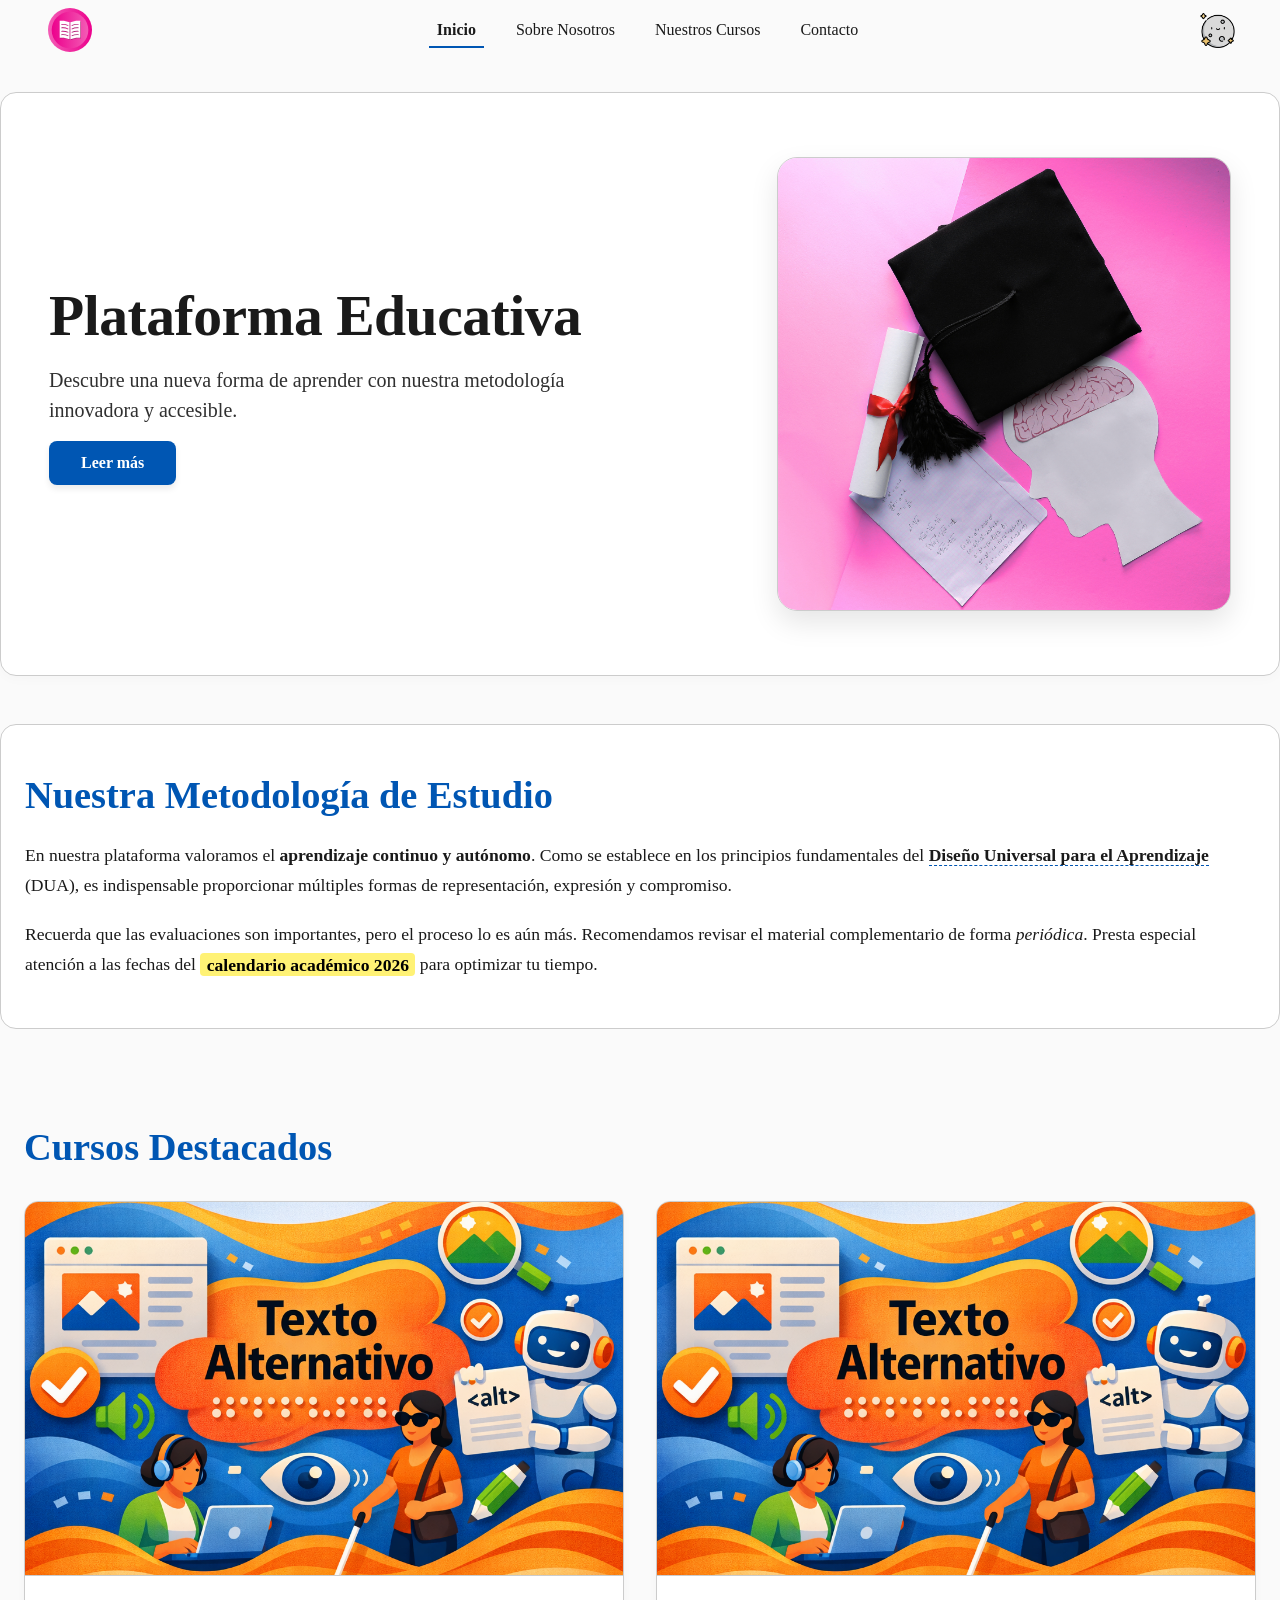
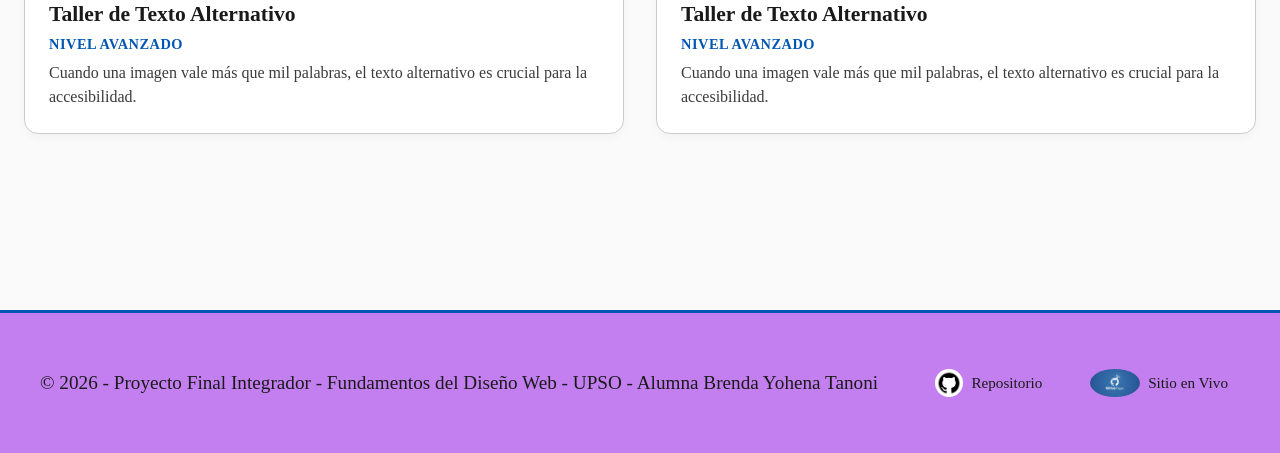
==== index.html @ 95007c84 "cursos" ====
<!DOCTYPE html>
<html lang="es-AR">
<head>
    <meta charset="UTF-8">
    <meta name="viewport" content="width=device-width, initial-scale=1.0">
    <title>Plataforma Educativa</title>
    <link rel="stylesheet" href="css/colores.css">
    <link rel="stylesheet" href="css/header.css">
    <link rel="stylesheet" href="css/footer.css">
    <link rel="stylesheet" href="css/index.css">
    <link rel="stylesheet" href="css/tipografia.css">
</head>
<body>
    <header>
        <div class="header-contenedor">
            <a href="index.html" class="logo-enlace">
                <img src="./img/logo_svg.svg" alt="Plataforma Educativa - Volver al inicio" class="logo-img">
            </a>
            
            <nav aria-label="Navegación principal">
                
                <button id="btn-menu" class="btn-accesible btn-hamburguesa" aria-expanded="false" aria-controls="menu-principal" aria-label="Abrir menú de navegación">
                    <img src="img/menu.png" alt="Abrir menú de navegación" aria-hidden="true">

                    </svg>
                </button>

                <ul id="menu-principal" class="menu-enlaces">
                    <li><a href="index.html" aria-current="page">Inicio</a></li>
                    <li><a href="./pages/sobrenosotros.html">Sobre Nosotros</a></li>
                    <li><a href="./pages/nuestroscursos.html">Nuestros Cursos</a></li>
                    <li><a href="./pages/contacto.html">Contacto</a></li>
                </ul>
            </nav>
            <button id="btn-tema" aria-label="Activar modo oscuro" aria-pressed="false">
                <img src="img/sol.png" alt="Activar Modo Claro">
                <img src="img/luna.png" alt="Activar Modo Oscuro">
            </button>
        </div>
    </header>

    <main id="contenido-principal" tabindex="-1">
       <section class="hero-content">
            <div class="hero-texto">
                <h1>Plataforma Educativa</h1>
                <p>Descubre una nueva forma de aprender con nuestra metodología innovadora y accesible.</p>
                <a href="#cursos" class="btn-leer-mas" aria-label="Leer más sobre nuestros proyectos educativos">Leer más</a>
            </div>
            
            <figure class="hero-figure">
                <img src="img/academia.png" alt="Gorra de graduación negra con borla, diploma enrollado con cinta roja y recorte de papel de un contorno de cabeza con un cerebro visible sobre fondo rosa y papel matemático." class="hero-img">
                <figcaption class="sr-only">Una composición de elementos académicos y de pensamiento crítico, destacando la finalización de estudios y el potencial intelectual en un entorno educativo moderno.</figcaption>
            </figure>
        </section>
        <section class="seccion-informativa" aria-labelledby="titulo-metodologia">
            <h2 id="titulo-metodologia">Nuestra Metodología de Estudio</h2>
            <p> En nuestra plataforma valoramos el <strong>aprendizaje continuo y autónomo</strong>. Como se establece en los principios fundamentales del <cite>Diseño Universal para el Aprendizaje</cite> (DUA), es indispensable proporcionar múltiples formas de representación, expresión y compromiso.   </p>
            <p> Recuerda que las evaluaciones son importantes, pero el proceso lo es aún más.             Recomendamos revisar el material complementario de forma <em>periódica</em>. Presta especial atención a las fechas del <mark>calendario académico 2026</mark> para optimizar tu tiempo.        </p>
        </section>

        <section class="seccion-destacados" aria-labelledby="titulo-destacados">
            <h2 id="titulo-destacados">Cursos Destacados</h2>
            <div class="grid-tarjetas">
                
                <figure class="tarjeta">
                    <a href="./pages/textoalternativo.html" class="tarjeta-enlace" aria-label="Ver detalles del curso Desarrollo Web Accesible">
                        <figure>
                            <img src="img/textoAlternativo.png" alt="Cartel de texto alternativo, con personas con ceguera, y usuarios de tecnologías de asistencia" loading="lazy">
                        </figure>
                        <div class="tarjeta-contenido">
                            <h3>Taller de Texto Alternativo</h3>
                            <h4>Nivel Avanzado</h4>
                            <p>Cuando una imagen vale más que mil palabras, el texto alternativo es crucial para la accesibilidad.</p>
                        </div>
                    </a>
                </figure>

                <figure class="tarjeta">
                    <a href="./pages/textoalternativo.html" class="tarjeta-enlace" aria-label="Ver detalles del curso Desarrollo Web Accesible">
                        <figure>
                            <img src="img/textoAlternativo.png" alt="Cartel de texto alternativo, con personas con ceguera, y usuarios de tecnologías de asistencia" loading="lazy">
                        </figure>
                        <div class="tarjeta-contenido">
                            <h3>Taller de Texto Alternativo</h3>
                            <h4>Nivel Avanzado</h4>
                            <p>Cuando una imagen vale más que mil palabras, el texto alternativo es crucial para la accesibilidad.</p>
                        </div>
                    </a>
                </figure>

            </div>
        </section>
    </main>

    <footer>
        <div class="footer-contenedor">
            <p>© 2026 - Proyecto Final Integrador - Fundamentos del Diseño Web - UPSO - Alumna Brenda Yohena Tanoni</p>
            
            <div class="footer-grupo">
                <a href="https://github.com/tanonibrenda/UPSO_TPDWEB" target="_blank" rel="noopener noreferrer" aria-label="Ver el repositorio de este proyecto en GitHub">
                    <img src="./img/github.jpg" alt="Logo de GitHub" class="footer-icono">
                    <span>Repositorio</span>
                </a>
                <a href="https://tanonibrenda.github.io/UPSO_TPDWEB/" target="_blank" rel="noopener noreferrer" aria-label="Ver el sitio web desplegado en GitHub Pages">
                    <img src="./img/githubpages.png" alt="Logo de GitHub Pages" class="footer-icono">
                    <span>Sitio en Vivo</span>
                </a>
            </div>

            
        </div>
    </footer>

    <script src="js/main.js"></script>
</body>
</html>
---- css/colores.css ----
/* Paleta de colores por defecto (Modo Claro) */
/* Custom Properties (variables)  */
:root {
    --fondo-principal: #FAFAFA;
    --texto-principal: #1A1A1A;
    --color-primario: #0056b3; 
    --color-superficie: #FFFFFF;
    --borde: #CCCCCC;
    --fondo-footer: #F0F0F0;
    --texto-boton: #FFFFFF;
}

/* Paleta de colores (Modo Oscuro) */
body.modo-oscuro {
    --fondo-principal: #121212;
    --texto-principal: #E0E0E0;
    --color-primario: #66B2FF; 
    --color-superficie: #1E1E1E;
    --borde: #333333;
    --fondo-footer: #000000;
    --texto-boton: #000000;
}

/* Aplicación global de las variables */
body {
    background-color: var(--fondo-principal);
    color: var(--texto-principal);
    /* Transición suave para el cambio de tema */
    transition: background-color 0.3s ease, color 0.3s ease;
}


/* --- ESTILOS DEL BOTÓN --- */
#btn-tema {
    background: transparent; 
    border: none;
    cursor: pointer;
    padding: 5px;
    border-radius: 50%;
    display: flex;
    align-items: center;
    justify-content: center;
}

#btn-tema:focus, 
#btn-tema:hover {
    outline: 2px solid var(--texto-principal);
    outline-offset: 2px;
}

/* Fijamos el tamaño exacto de los íconos para que no se desborden */
#btn-tema img {
    width: 35px;
    height: 35px;
}

/* LÓGICA DE VISIBILIDAD DE LOS ÍCONOS */

/* Por defecto (Modo Claro): Ocultamos el sol (primer hijo) y mostramos la luna (último hijo) */
#btn-tema img:first-child {
    display: none;
}
#btn-tema img:last-child {
    display: block;
}

/* Cuando estamos en Modo Oscuro: Mostramos el sol (primer hijo) y ocultamos la luna (último hijo) */
body.modo-oscuro #btn-tema img:first-child {
    display: block;
}
body.modo-oscuro #btn-tema img:last-child {
    display: none;
}
---- css/header.css ----
/* --- header.css --- */

.header-principal {
    background-color: var(--color-superficie);
    border-bottom: 1px solid var(--borde);
    padding: 0.5rem 1rem;
    position: relative;
}

.header-contenedor {
    max-width: 1200px;
    margin: 0 auto;
    display: flex;
    justify-content: space-between; /* Envía el nav a la izq y el nav a la izq */
    align-items: center;
}

/* --- ESTILOS DEL LOGO --- */
.logo-enlace {
    margin: 4px;
    padding: 4px;
    display: flex;
    align-items: center;
    justify-content: center;
    text-decoration: none;
    
}

/* Tamaño del logo */
.logo-img {
    height: 44px; /* Misma altura mínima que los botones para armonía visual */
    width: auto;
    display: block;
}

/* Foco visible y claro para el logo (WCAG 2.4.13 Focus Appearance) */
.logo-enlace:focus-visible {
    outline: 3px solid var(--color-primario);
    outline-offset: 4px;
    border-radius: 50%; /* Como el logo es redondo, el foco redondo queda mejor */
}
/* BOTONES INTERACTIVOS (WCAG 2.5.5 Target Size AAA) */
.btn-accesible {
    min-width: 44px;
    min-height: 44px;
    background: transparent;
    border: none;
    cursor: pointer;
    display: flex;
    align-items: center;
    justify-content: center;
    border-radius: 8px;
    color: var(--texto-principal);
}

/* Indicador visual de foco claro (WCAG 2.4.13 Focus Appearance AAA) */
.btn-accesible:focus-visible,
.menu-enlaces a:focus-visible {
    outline: 3px solid var(--color-primario);
    outline-offset: 2px;
}

/* NAVEGACIÓN DESKTOP */
.menu-enlaces {
    display: flex;
    list-style: none;
    margin: 0;
    padding: 0;
    gap: 1.5rem;
}

.menu-enlaces a {
    color: var(--texto-principal);
    text-decoration: none;
    padding: 0.5rem;
    font-weight: 500;
    position: relative;
}

/* Indicador de página actual visual */
.menu-enlaces a[aria-current="page"] {
    border-bottom: 2px solid var(--color-primario);
    font-weight: bold;
}

/* Ajustamos el tamaño visual del ícono del menú */
#btn-menu img {
    width: 44px; /* tamaño mínimo de botones para tener accesibilidad */
    height: auto;
    display: block;
}

.btn-hamburguesa {
    display: none; /* Oculto en escritorio */
}

/* --- MEDIA QUERY: TABLET Y MÓVIL (768px o menos) --- */
@media (max-width: 768px) {
    .btn-hamburguesa {
        display: flex; /* Mostramos el icono en tablet/móvil */
    }

    .menu-enlaces {
        display: none; /* Ocultamos los enlaces por defecto */
        flex-direction: column;
        position: absolute;
        top: 100%;
        left: 0;
        right: 0;
        background-color: var(--color-superficie);
        border-bottom: 1px solid var(--borde);
        padding: 1rem;
        box-shadow: 0 4px 6px rgba(0,0,0,0.1);
        z-index: 50;
    }

    /* Clase que agregaremos con JavaScript para abrir el menú */
    .menu-enlaces.abierto {
        display: flex;
    }

    .menu-enlaces li {
        width: 100%;
        text-align: center;
    }

    /* Agrandamos el área táctil de los enlaces en móvil */
    .menu-enlaces a {
        display: block;
        padding: 1rem;
        min-height: 44px;
    }
}
---- css/footer.css ----
/* ==========================================================================
    ESTILOS DEL PIE DE PÁGINA 
   ==========================================================================  */
:root {
    --fondo-footer: #c37ff0; /* Color de fondo del footer */
}

footer {
    background-color: var(--fondo-footer);
    border-top: 3px solid var(--color-primario); /* Borde para separar del contenido principal. Es más marcado en modo oscuro*/
    padding: 3rem 1.5rem;
    margin-top: 4rem;
    transition: background-color 0.3s ease, border-color 0.3s ease;
}

.footer-contenedor {
    max-width: 1200px;
    margin: 0 auto;
    display: flex;
    flex-direction: column;
    align-items: center;
    gap: 2rem; 
    text-align: center;
}

footer p {
    font-size: 1.2rem;
    color: var(--texto-principal);
    /* opacity: 0.9;  */
    line-height: 1.5;
}

.footer-grupo {
    display: flex;
    gap: 1.5rem;
    align-items: center;
    justify-content: center;
    flex-wrap: wrap; /* Evita desbordamientos en pantallas pequeñas o con zoom */
}

.footer-grupo a {
    display: inline-flex;
    align-items: center;
    gap: 0.5rem;
    padding: 8px 12px; /* Incrementa el área de clic (Accesibilidad) */
    border-radius: 6px;
    color: var(--texto-principal);
    text-decoration: none;
    font-size: 0.95rem;
    transition: transform 0.2s ease, background-color 0.2s ease;
}

/* Indicador de foco altamente visible para navegación por teclado */
.footer-grupo a:focus-visible {
    outline: 3px solid var(--color-primario);
    outline-offset: 4px;
    background-color: rgba(255, 255, 255, 0.05);
}

.footer-grupo a:hover {
    transform: translateY(-2px);
    background-color: rgba(255, 255, 255, 0.02);
}

.footer-icono {
    height: 28px;
    width: auto;
    display: block;
    object-fit: contain;
    border-radius: 50%;
}



/* ==========================================================================
   5. MEDIA QUERIES PARA ESCRITORIO (Reflujo WCAG 1.4.10)
   ==========================================================================  */
@media (min-width: 992px) {
    .footer-contenedor {
        flex-direction: row;
        justify-content: space-between;
        text-align: left;
    }
    
    .footer-grupo {
        justify-content: flex-end;
    }
}
---- css/index.css ----
/* ==========================================================================
   index.css - Estilos Principales de la Página de Inicio (Index)
   Diseño Accesible, Responsivo y Válido según Criterios WCAG 2.2 (AAA)
   ========================================================================== */

/* --- REGLAS GLOBALES Y MAQUETACIÓN BASE --- */
* {
    box-sizing: border-box;
    margin: 0;
    padding: 0;
}

/* Contenedor principal para limitar el ancho y centrar el contenido */
.contenedor-principal {
    max-width: 1200px;
    margin: 0 auto;
    width: 100%;
}

/* Asegurar que el main tenga un espaciado consistente y no pegue al borde */
main {
    display: block;
    padding: 2rem 0;
    min-height: calc(100vh - 160px); /* Mantiene el footer abajo en pantallas con poco contenido */
}

/* Evitar outlines predeterminados en el main al recibir el foco de accesibilidad */
main:focus {
    outline: none;
}


/* ==========================================================================
   1. SECCIÓN HERO (Presentación Principal)
   ========================================================================== */
.hero-content {
    display: grid;
    grid-template-columns: 1fr; /* 1 columna por defecto en dispositivos móviles */
    gap: 2rem;
    align-items: center;
    padding: 2.5rem 1.5rem;
    margin-bottom: 3rem;
    background-color: var(--color-superficie);
    border-radius: 16px;
    border: 1px solid var(--borde);
    box-shadow: 0 4px 12px rgba(0, 0, 0, 0.02);
    transition: background-color 0.3s ease, border-color 0.3s ease;
}

.hero-texto {
    display: flex;
    flex-direction: column;
    align-items: flex-start;
    gap: 1rem;
}

.hero-texto h1 {
    /* Tipografía fluida clamp(mínimo, ideal, máximo) para evitar desbordes en zoom */
    font-size: clamp(2.2rem, 4.5vw, 3.8rem); 
    color: var(--texto-principal);
    line-height: 1.15;
    font-weight: 800;
    letter-spacing: -0.5px;
}

.hero-texto p {
    font-size: clamp(1.05rem, 2vw, 1.25rem);
    line-height: 1.5;
    color: var(--texto-principal);
    opacity: 0.9;
    max-width: 55ch; /* Longitud de línea óptima para lectura confortable (WCAG) */
}

/* Botón interactivo "Leer más" (Cumple WCAG 2.5.5 Target Size de 44x44px) */
.btn-leer-mas {
    display: inline-flex;
    align-items: center;
    justify-content: center;
    min-width: 44px;
    min-height: 44px;
    padding: 0.75rem 2rem;
    font-size: 1rem;
    font-weight: 600;
    color: var(--texto-boton);
    background-color: var(--color-primario);
    text-decoration: none;
    border-radius: 8px;
    transition: background-color 0.2s ease, transform 0.2s ease, box-shadow 0.2s ease;
    box-shadow: 0 4px 6px rgba(0, 0, 0, 0.08);
}

/* Estados de interacción del botón del hero */
.btn-leer-mas:hover {
    background-color: #004494; /* Tono más oscuro para contraste en modo claro */
    transform: translateY(-2px);
    box-shadow: 0 6px 12px rgba(0, 0, 0, 0.12);
}

body.modo-oscuro .btn-leer-mas:hover {
    background-color: #85C2FF; /* Tono más claro para mantener contraste en modo oscuro */
}

.btn-leer-mas:focus-visible {
    outline: 3px solid var(--texto-principal);
    outline-offset: 3px;
    transform: translateY(-2px);
}

.btn-leer-mas:active {
    transform: translateY(0);
    box-shadow: 0 2px 4px rgba(0, 0, 0, 0.08);
}

/* Control responsivo de la imagen del Hero */
.hero-figure {
    margin: 0;
    width: 100%;
    display: flex;
    justify-content: center;
}

.hero-img {
    width: 100%;
    max-width: 480px; /* Evita gigantismos en pantallas de escritorio */
    height: auto;
    border-radius: 20px; /* Bordes curvos tipo contenedor moderno */
    box-shadow: 0 12px 28px rgba(0, 0, 0, 0.1);
    border: 1px solid var(--borde);
    object-fit: cover;
}


/* ==========================================================================
   2. SECCIÓN INFORMATIVA (Texto Semántico)
   ========================================================================== */
.seccion-informativa {
    padding: 3rem 1.5rem;
    margin-bottom: 3rem;
    background-color: var(--color-superficie);
    border-radius: 16px;
    border: 1px solid var(--borde);
    transition: background-color 0.3s ease, border-color 0.3s ease;
}

.seccion-informativa h2,
.seccion-destacados h2 {
    color: var(--color-primario);
    font-size: clamp(1.8rem, 3.5vw, 2.4rem);
    margin-bottom: 1.5rem;
    font-weight: 700;
}

.seccion-informativa p {
    font-size: 1.1rem;
    line-height: 1.7;
    color: var(--texto-principal);
    margin-bottom: 1.25rem;
}

.seccion-informativa p:last-child {
    margin-bottom: 0;
}

/* Estilos específicos para etiquetas semánticas obligatorias */
strong {
    font-weight: 700;
    color: var(--texto-principal);
}

em {
    font-style: italic;
}

mark {
    background-color: #FFF275; /* Amarillo de alta visibilidad */
    color: #000000; /* Forzamos texto negro para asegurar contraste > 7:1 */
    padding: 0.1rem 0.4rem;
    border-radius: 4px;
    font-weight: 600;
}

body.modo-oscuro mark {
    background-color: #FFD43B;
}

cite {
    font-style: normal;
    font-weight: 600;
    border-bottom: 1px dashed var(--color-primario);
    color: var(--texto-principal);
}


/* ==========================================================================
   3. SECCIÓN DE DESTACADOS (Grid de Tarjetas / Cards)
   ========================================================================== */
.seccion-destacados {
    padding: 3rem 1.5rem;
    margin-bottom: 2rem;
}

/* Grid dinámico que evita desbordes laterales sin necesidad de media queries rígidas */
.grid-tarjetas {
    display: grid;
    grid-template-columns: repeat(auto-fit, minmax(290px, 1fr));
    gap: 2rem;
    margin-top: 2rem;
}

.tarjeta {
    background-color: var(--color-superficie);
    border: 1px solid var(--borde);
    border-radius: 14px;
    overflow: hidden;
    box-shadow: 0 4px 8px rgba(0, 0, 0, 0.03);
    transition: transform 0.3s ease, box-shadow 0.3s ease, border-color 0.3s ease;
}

/* Enlace estructural que envuelve la tarjeta (Incrementa significativamente el Target Size) */
.tarjeta-enlace {
    text-decoration: none;
    color: inherit;
    display: block;
    height: 100%;
    outline: none; /* Desactivamos el anillo nativo para usar focus-visible personalizado */
}

.tarjeta figure {
    margin: 0;
    overflow: hidden;
    aspect-ratio: 16 / 10; /* Bloquea la relación de aspecto para simetría visual */
    border-bottom: 1px solid var(--borde);
}

.tarjeta img {
    width: 100%;
    height: 100%;
    object-fit: cover;
    display: block;
    transition: transform 0.4s ease;
}

.tarjeta-contenido {
    padding: 1.5rem;
    display: flex;
    flex-direction: column;
    gap: 0.5rem;
}

.tarjeta-contenido h3 {
    font-size: 1.35rem;
    font-weight: 700;
    color: var(--texto-principal);
    line-height: 1.3;
}

.tarjeta-contenido h4 {
    font-size: 0.9rem;
    font-weight: 600;
    color: var(--color-primario);
    text-transform: uppercase;
    letter-spacing: 0.5px;
}

.tarjeta-contenido p {
    font-size: 1rem;
    line-height: 1.5;
    color: var(--texto-principal);
    opacity: 0.85;
}

/* --- INTERACTIVIDAD AVANZADA (PSEUDOCLASES DE ACCESIBILIDAD) --- */

/* 1. Hover (Dispositivos apuntadores) */
.tarjeta-enlace:hover .tarjeta {
    transform: translateY(-6px);
    box-shadow: 0 12px 24px rgba(0, 0, 0, 0.1);
    border-color: var(--color-primario);
}

.tarjeta-enlace:hover img {
    transform: scale(1.04); /* Efecto interactivo de zoom suave */
}

/* 2. Focus Visible (Feedback claro y visible para navegación por teclado con Tab) */
.tarjeta-enlace:focus-visible .tarjeta {
    transform: translateY(-6px);
    box-shadow: 0 12px 24px rgba(0, 0, 0, 0.15);
    border-color: var(--color-primario);
    outline: 3px solid var(--color-primario);
    outline-offset: 4px;
}

.tarjeta-enlace:focus-visible img {
    transform: scale(1.04);
}

/* 3. Active (Feedback instantáneo al hacer clic o pulsar Enter) */
.tarjeta-enlace:active .tarjeta {
    transform: translateY(-2px);
    box-shadow: 0 6px 12px rgba(0, 0, 0, 0.08);
}


/* ==========================================================================
   5. MEDIA QUERIES PARA ESCRITORIO (Reflujo WCAG 1.4.10)
   ========================================================================== */
@media (min-width: 768px) {
    .hero-content {
        grid-template-columns: 1.2fr 0.8fr; /* Divide asimétricamente el texto de la imagen */
        padding: 4rem 3rem;
        gap: 3rem;
    }
}

/* Clase utilitaria de accesibilidad (Ocultar visualmente, mantener en lectores de pantalla) */
.sr-only {
    position: absolute;
    width: 1px;
    height: 1px;
    padding: 0;
    margin: -1px;
    overflow: hidden;
    clip: rect(0, 0, 0, 0);
    white-space: nowrap;
    border: 0;
}
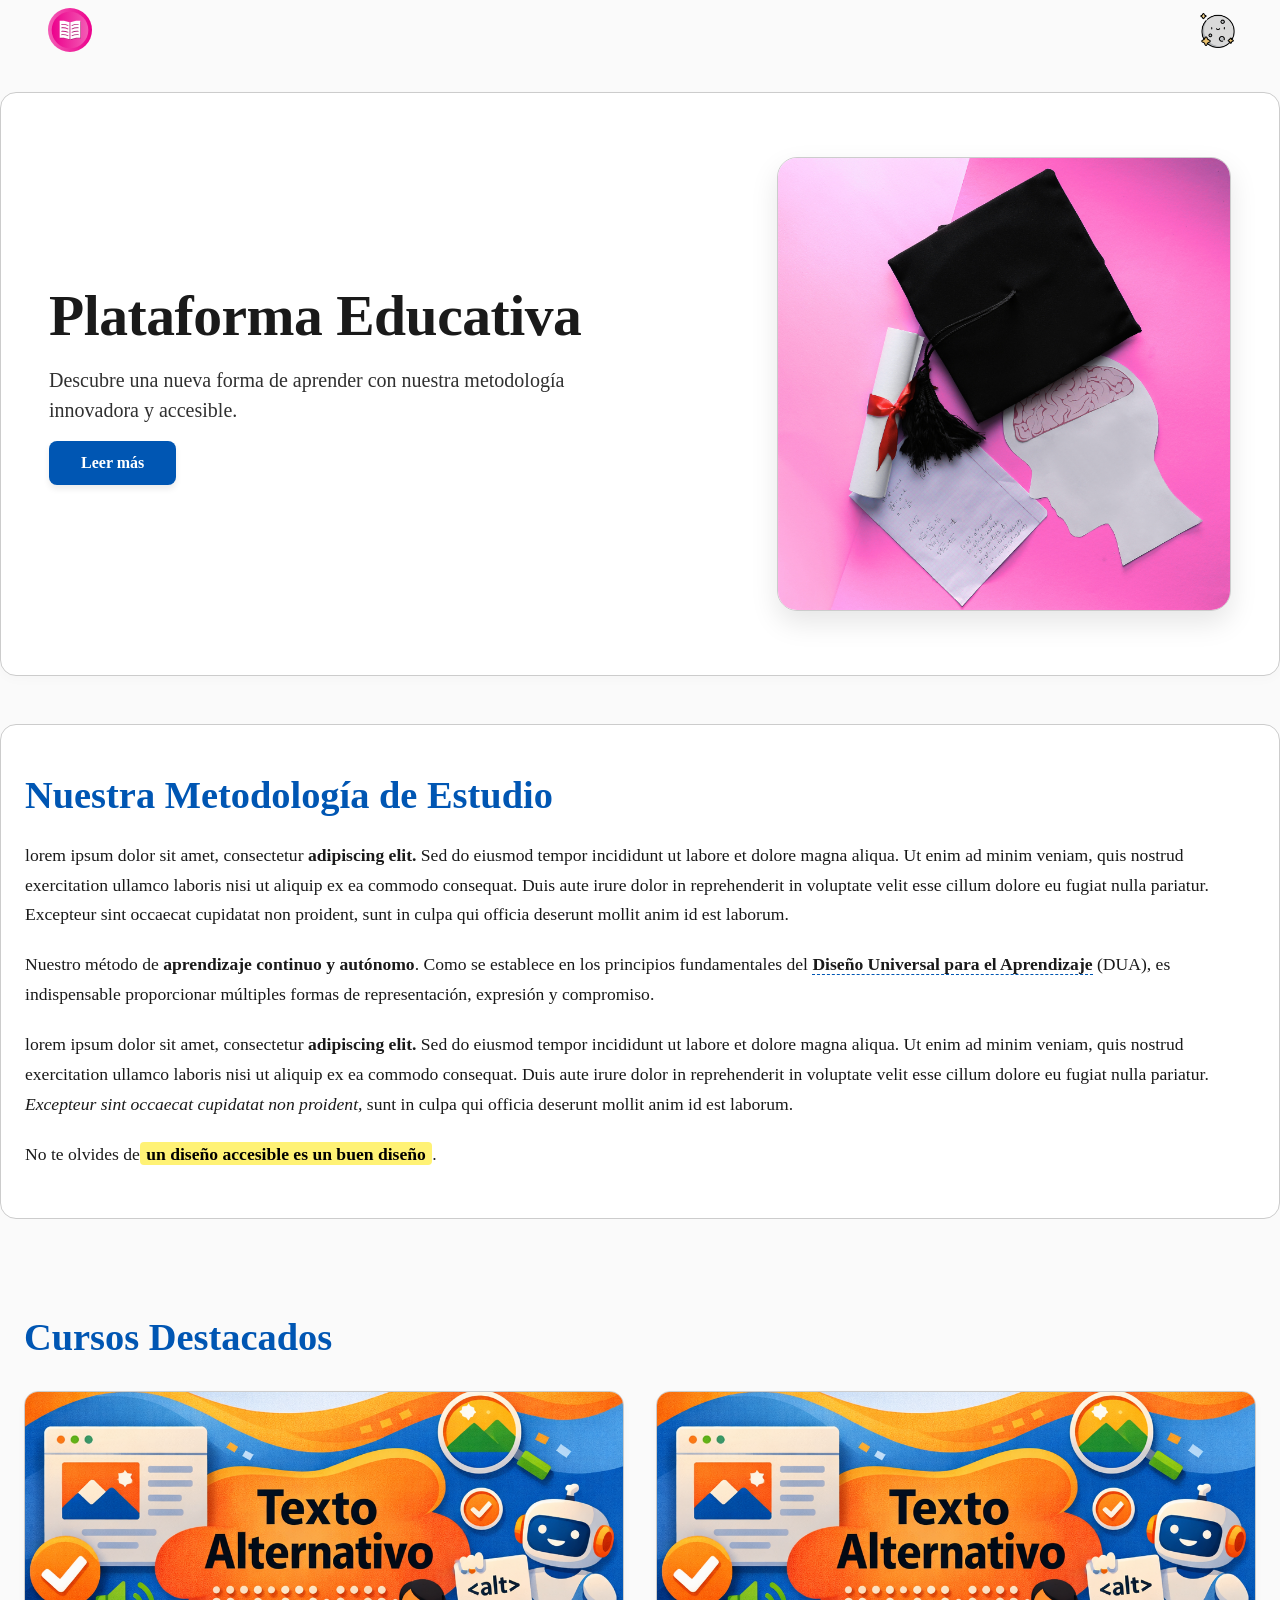
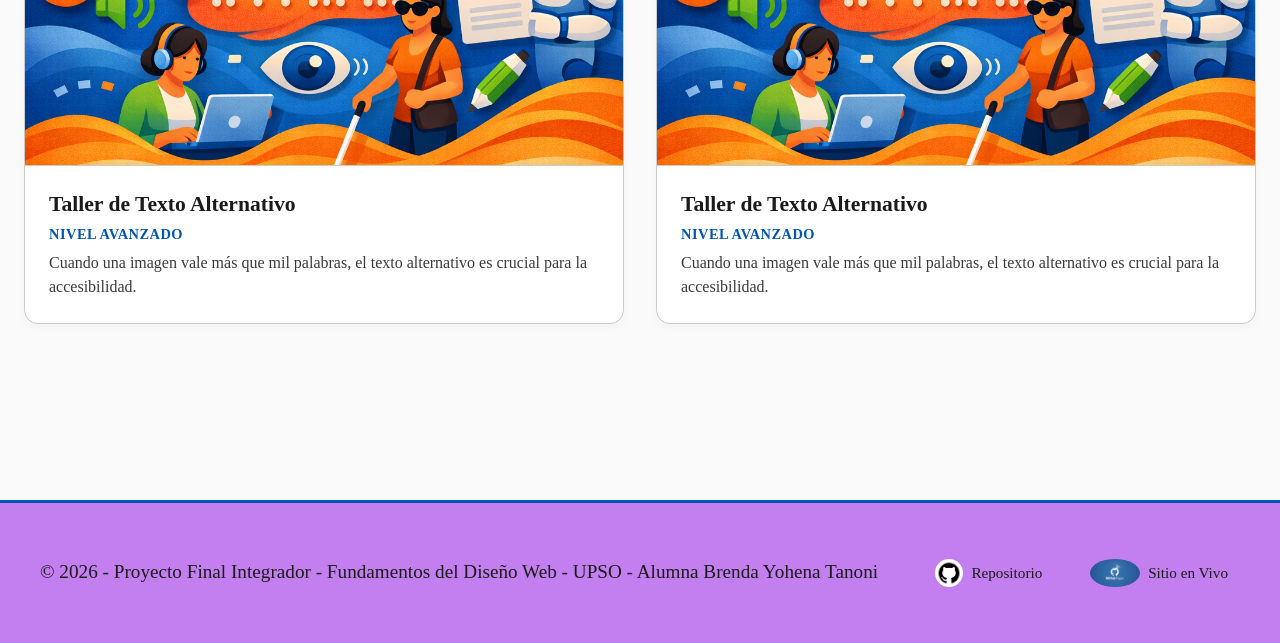
==== commit 7b0abd48: "casiMejor mejoré muchas cosas, pero rompí el header" ====
--- a/index.html
+++ b/index.html
@@ -4,6 +4,14 @@
     <meta charset="UTF-8">
     <meta name="viewport" content="width=device-width, initial-scale=1.0">
     <title>Plataforma Educativa</title>
+
+    <meta name="description" content="Plataforma educativa con metodología innovadora y diseño universal para el aprendizaje. Descubre nuestros cursos accesibles de desarrollo web y texto alternativo.">
+    <meta name="author" content="Brenda Yohena Tanoni">
+    <meta name="keywords" content="educación, diseño web, accesibilidad, WCAG, cursos online">
+    <meta property="og:title" content="Plataforma Educativa | Aprendizaje Accesible">
+    <meta property="og:description" content="Descubre una nueva forma de aprender con nuestra metodología innovadora y accesible.">
+    <meta property="og:type" content="website">
+    
     <link rel="stylesheet" href="css/colores.css">
     <link rel="stylesheet" href="css/header.css">
     <link rel="stylesheet" href="css/footer.css">
@@ -49,13 +57,16 @@
             
             <figure class="hero-figure">
                 <img src="img/academia.png" alt="Gorra de graduación negra con borla, diploma enrollado con cinta roja y recorte de papel de un contorno de cabeza con un cerebro visible sobre fondo rosa y papel matemático." class="hero-img">
+                <!-- Esto solo va a ser visible para lectores de pantalla, ya que el contenido visual es decorativo y no aporta información adicional al contexto de la página. -->
                 <figcaption class="sr-only">Una composición de elementos académicos y de pensamiento crítico, destacando la finalización de estudios y el potencial intelectual en un entorno educativo moderno.</figcaption>
             </figure>
         </section>
         <section class="seccion-informativa" aria-labelledby="titulo-metodologia">
             <h2 id="titulo-metodologia">Nuestra Metodología de Estudio</h2>
-            <p> En nuestra plataforma valoramos el <strong>aprendizaje continuo y autónomo</strong>. Como se establece en los principios fundamentales del <cite>Diseño Universal para el Aprendizaje</cite> (DUA), es indispensable proporcionar múltiples formas de representación, expresión y compromiso.   </p>
-            <p> Recuerda que las evaluaciones son importantes, pero el proceso lo es aún más.             Recomendamos revisar el material complementario de forma <em>periódica</em>. Presta especial atención a las fechas del <mark>calendario académico 2026</mark> para optimizar tu tiempo.        </p>
+            <p> lorem ipsum dolor sit amet, consectetur <strong>adipiscing elit.</strong> Sed do eiusmod tempor incididunt ut labore et dolore magna aliqua. Ut enim ad minim veniam, quis nostrud exercitation ullamco laboris nisi ut aliquip ex ea commodo consequat. Duis aute irure dolor in reprehenderit in voluptate velit esse cillum dolore eu fugiat nulla pariatur. Excepteur sint occaecat cupidatat non proident, sunt in culpa qui officia deserunt mollit anim id est laborum.</p>
+            <p>Nuestro método de <strong>aprendizaje continuo y autónomo</strong>. Como se establece en los principios fundamentales del <cite>Diseño Universal para el Aprendizaje</cite> (DUA), es indispensable proporcionar múltiples formas de representación, expresión y compromiso. </p>
+             <p> lorem ipsum dolor sit amet, consectetur <strong>adipiscing elit.</strong> Sed do eiusmod tempor incididunt ut labore et dolore magna aliqua. Ut enim ad minim veniam, quis nostrud exercitation ullamco laboris nisi ut aliquip ex ea commodo consequat. Duis aute irure dolor in reprehenderit in voluptate velit esse cillum dolore eu fugiat nulla pariatur. <em>Excepteur sint occaecat cupidatat non proident,</em> sunt in culpa qui officia deserunt mollit anim id est laborum.</p>
+            <p>No te olvides de<mark>un diseño accesible es un buen diseño</mark>.</p>
         </section>
 
         <section class="seccion-destacados" aria-labelledby="titulo-destacados">
--- a/css/colores.css
+++ b/css/colores.css
@@ -1,4 +1,9 @@
-
+/* ==========================================================================
+   colores.css - Paleta de colores tanto para Modo Claro como para Modo Oscuro
+   Respeta las pautas de accesibilidad WCAG 2.2 para contraste de color y 
+   legibilidad.    Cotejado por la app Colour Contrasr Analizer para tener un
+    ratio de contraste mínimo de 4.5:1 para texto normal y 3:1 para texto grande.
+   ========================================================================== */
 /* Paleta de colores por defecto (Modo Claro) */
 /* Custom Properties (variables)  */
 :root {
@@ -27,6 +32,13 @@
     background-color: var(--fondo-principal);
     color: var(--texto-principal);
     /* Transición suave para el cambio de tema */
+    /* https://developer.mozilla.org/en-US/docs/Web/CSS/Guides/Transitions/Using */
+    /* Esto permite una transicion suave en cambio de colores. Esto no solo permite ser agradable y atractivo a la vista,
+    sino que los cambios bruscos de las imágenes pueden causar:
+    - sobrecarga cognitiva
+    - crisis vertiginosas en pacientes que padecen enfermedad de Menier o vertigo de origen central
+    - convulsiones a pacientes con trastornos neurológicos
+    A la vez, el no ser ser mayor a 0,3 segundos, evita perder usuarios ansiosos que no esperan pausas largas. */
     transition: background-color 0.3s ease, color 0.3s ease;
 }
 
@@ -49,7 +61,7 @@
     outline-offset: 2px;
 }
 
-/* Fijamos el tamaño exacto de los íconos para que no se desborden */
+/* Fijo el tamaño exacto de los íconos para que no se desborden en pruebas de reflujo */
 #btn-tema img {
     width: 35px;
     height: 35px;
--- a/css/header.css
+++ b/css/header.css
@@ -76,7 +76,16 @@
     font-weight: 500;
     position: relative;
 }
+/* Estado oculto por defecto en móviles */
+#menu-principal {
+    display: none; 
+    flex-direction: column;
+}
 
+/* Estado visible que activa nuestro JavaScript */
+#menu-principal.menu-abierto {
+    display: flex; 
+}
 /* Indicador de página actual visual */
 .menu-enlaces a[aria-current="page"] {
     border-bottom: 2px solid var(--color-primario);
--- a/css/index.css
+++ b/css/index.css
@@ -17,17 +17,19 @@
     width: 100%;
 }
 
-/* Asegurar que el main tenga un espaciado consistente y no pegue al borde */
+/* Asegurar que el main no se pegue al borde */
 main {
     display: block;
     padding: 2rem 0;
-    min-height: calc(100vh - 160px); /* Mantiene el footer abajo en pantallas con poco contenido */
-}
-
-/* Evitar outlines predeterminados en el main al recibir el foco de accesibilidad */
+    min-height: calc(100vh - 160px); 
+}
+
+/* Mejora la accesibilidad del foco en el main */
 main:focus {
-    outline: none;
-}
+    outline: 3px solid var(--color-primario);
+    outline-offset: 4px;
+}
+
 
 
 /* ==========================================================================
@@ -268,10 +270,15 @@
     color: var(--texto-principal);
     opacity: 0.85;
 }
-
-/* --- INTERACTIVIDAD AVANZADA (PSEUDOCLASES DE ACCESIBILIDAD) --- */
-
-/* 1. Hover (Dispositivos apuntadores) */
+.tarjeta:focus-within {
+    outline: 3px solid var(--color-primario);
+    outline-offset: 4px;
+}
+
+/* --- USO DE PSEUDOCLASES  --- */
+
+/* 1. Hover  */
+/* https://developer.mozilla.org/es/docs/Web/CSS/Reference/Selectors/:hover */
 .tarjeta-enlace:hover .tarjeta {
     transform: translateY(-6px);
     box-shadow: 0 12px 24px rgba(0, 0, 0, 0.1);
@@ -282,7 +289,7 @@
     transform: scale(1.04); /* Efecto interactivo de zoom suave */
 }
 
-/* 2. Focus Visible (Feedback claro y visible para navegación por teclado con Tab) */
+/* 2. Focus Visible  */
 .tarjeta-enlace:focus-visible .tarjeta {
     transform: translateY(-6px);
     box-shadow: 0 12px 24px rgba(0, 0, 0, 0.15);
@@ -295,9 +302,11 @@
     transform: scale(1.04);
 }
 
-/* 3. Active (Feedback instantáneo al hacer clic o pulsar Enter) */
+/* 3. Active para que tenga respuesta visual con la interaccion del usuario cuando activa un elemento */
+/* https://developer.mozilla.org/es/docs/Web/CSS/Reference/Selectors/:active */
+
 .tarjeta-enlace:active .tarjeta {
-    transform: translateY(-2px);
+    transform: translateY(-2px); /* traslado hacia arriba */
     box-shadow: 0 6px 12px rgba(0, 0, 0, 0.08);
 }
 
@@ -313,7 +322,7 @@
     }
 }
 
-/* Clase utilitaria de accesibilidad (Ocultar visualmente, mantener en lectores de pantalla) */
+/* Permite al lector de pantalla acceder al contenido oculto visualmente, en este caso la descripción de la imagen central del hero */
 .sr-only {
     position: absolute;
     width: 1px;
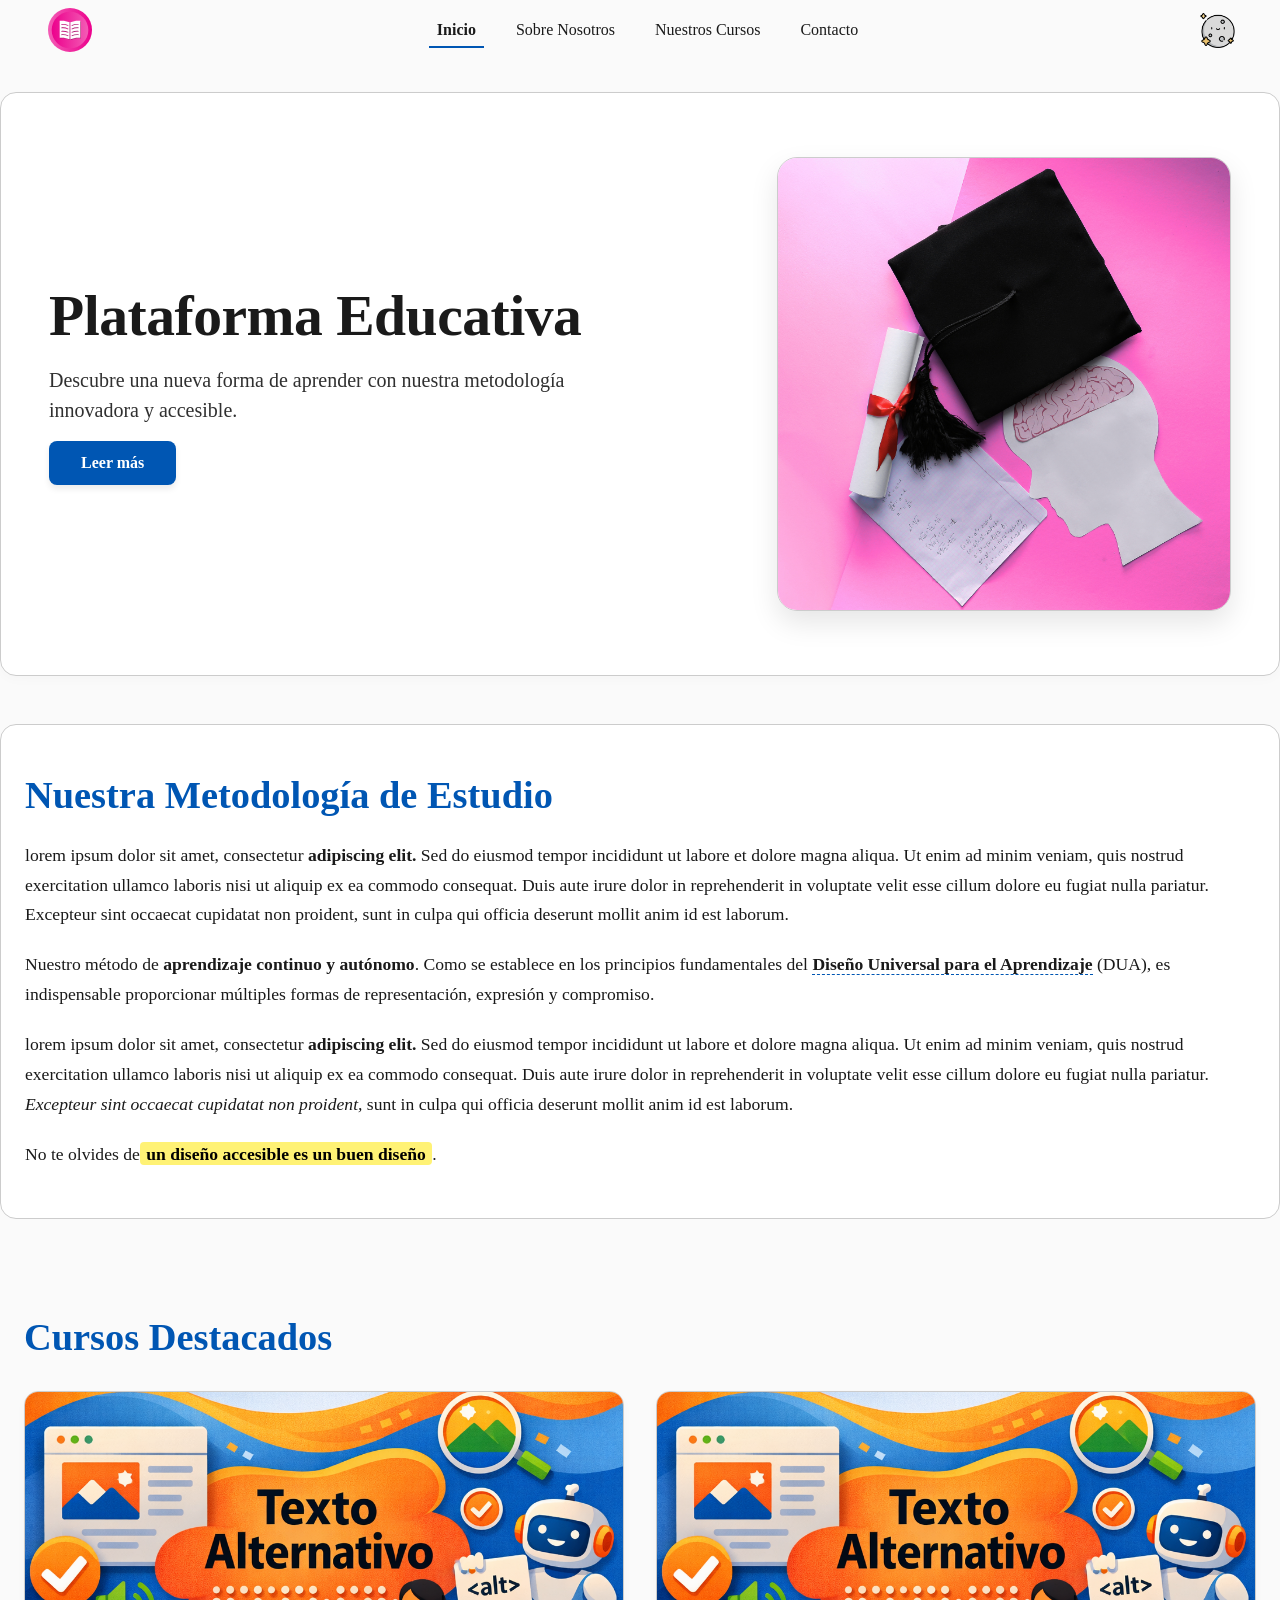
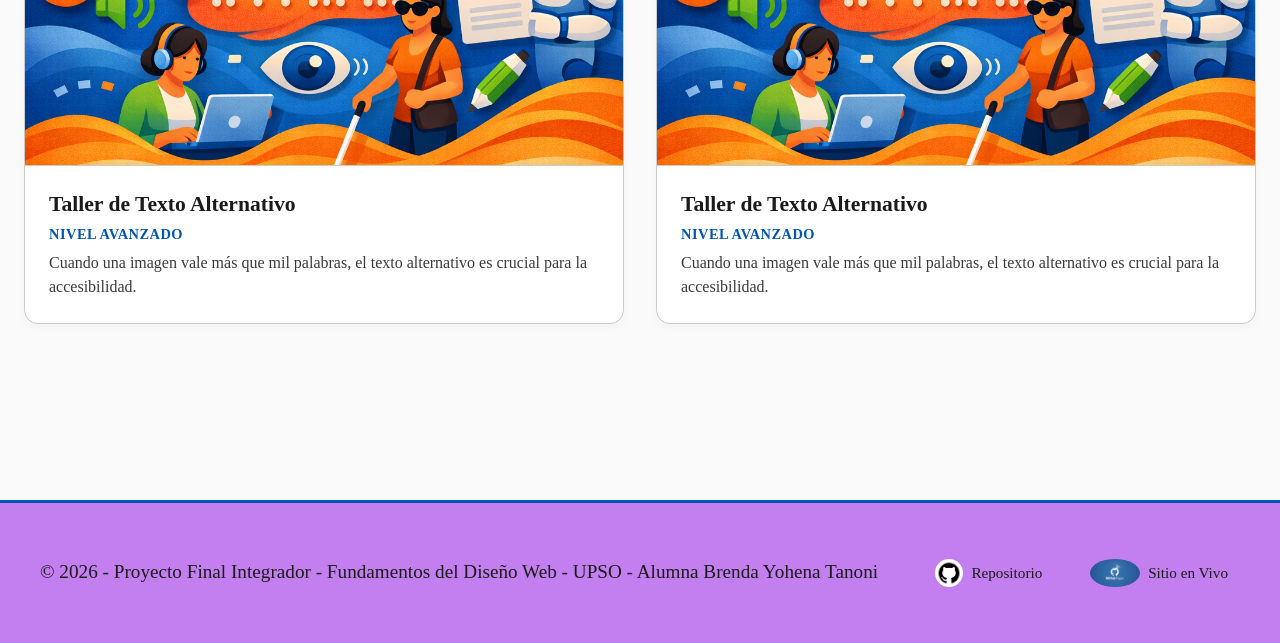
==== commit e7d96b08: "vistaHeaderSinfuncionHamburg" ====
--- a/index.html
+++ b/index.html
@@ -16,8 +16,7 @@
     <link rel="stylesheet" href="css/header.css">
     <link rel="stylesheet" href="css/footer.css">
     <link rel="stylesheet" href="css/index.css">
-    <link rel="stylesheet" href="css/tipografia.css">
-</head>
+    </head>
 <body>
     <header>
         <div class="header-contenedor">
@@ -29,8 +28,7 @@
                 
                 <button id="btn-menu" class="btn-accesible btn-hamburguesa" aria-expanded="false" aria-controls="menu-principal" aria-label="Abrir menú de navegación">
                     <img src="img/menu.png" alt="Abrir menú de navegación" aria-hidden="true">
-
-                    </svg>
+                  
                 </button>
 
                 <ul id="menu-principal" class="menu-enlaces">
--- a/css/header.css
+++ b/css/header.css
@@ -1,4 +1,7 @@
-/* --- header.css --- */
+/* ==========================================================================
+   header.css - Estilos para los headers de todas las páginas.
+   
+   ========================================================================== */
 
 .header-principal {
     background-color: var(--color-superficie);
@@ -60,9 +63,10 @@
     outline-offset: 2px;
 }
 
-/* NAVEGACIÓN DESKTOP */
+/* --- NAVEGACIÓN DESKTOP  --- */
 .menu-enlaces {
     display: flex;
+    flex-direction: row; /* Flexbox alineado en fila para escritorio */
     list-style: none;
     margin: 0;
     padding: 0;
@@ -76,42 +80,27 @@
     font-weight: 500;
     position: relative;
 }
-/* Estado oculto por defecto en móviles */
-#menu-principal {
-    display: none; 
-    flex-direction: column;
-}
 
-/* Estado visible que activa nuestro JavaScript */
-#menu-principal.menu-abierto {
-    display: flex; 
-}
 /* Indicador de página actual visual */
 .menu-enlaces a[aria-current="page"] {
     border-bottom: 2px solid var(--color-primario);
     font-weight: bold;
 }
 
-/* Ajustamos el tamaño visual del ícono del menú */
-#btn-menu img {
-    width: 44px; /* tamaño mínimo de botones para tener accesibilidad */
-    height: auto;
-    display: block;
-}
-
+/* Ocultamos el botón hamburguesa en escritorio */
 .btn-hamburguesa {
-    display: none; /* Oculto en escritorio */
+    display: none; 
 }
 
 /* --- MEDIA QUERY: TABLET Y MÓVIL (768px o menos) --- */
 @media (max-width: 768px) {
     .btn-hamburguesa {
-        display: flex; /* Mostramos el icono en tablet/móvil */
+        display: flex; /* Mostramos el icono interactivo */
     }
 
     .menu-enlaces {
         display: none; /* Ocultamos los enlaces por defecto */
-        flex-direction: column;
+        flex-direction: column; /* Cambiamos Flexbox a columna */
         position: absolute;
         top: 100%;
         left: 0;
@@ -122,9 +111,14 @@
         box-shadow: 0 4px 6px rgba(0,0,0,0.1);
         z-index: 50;
     }
-
-    /* Clase que agregaremos con JavaScript para abrir el menú */
-    .menu-enlaces.abierto {
+    #btn-menu img {
+        width: 44px; /* Tamaño mínimo de área táctil (WCAG) */
+        height: auto;
+        display: block;
+    }
+    /* Clase que agregamos con main.js para abrir el menú */
+   
+    #menu-enlaces.menu-abierto {
         display: flex;
     }
 
@@ -133,10 +127,10 @@
         text-align: center;
     }
 
-    /* Agrandamos el área táctil de los enlaces en móvil */
+    /* Agrandamos el área táctil de los enlaces en móvil (min 44px) */
     .menu-enlaces a {
         display: block;
         padding: 1rem;
-        min-height: 44px;
+        min-height: 44px; 
     }
 }
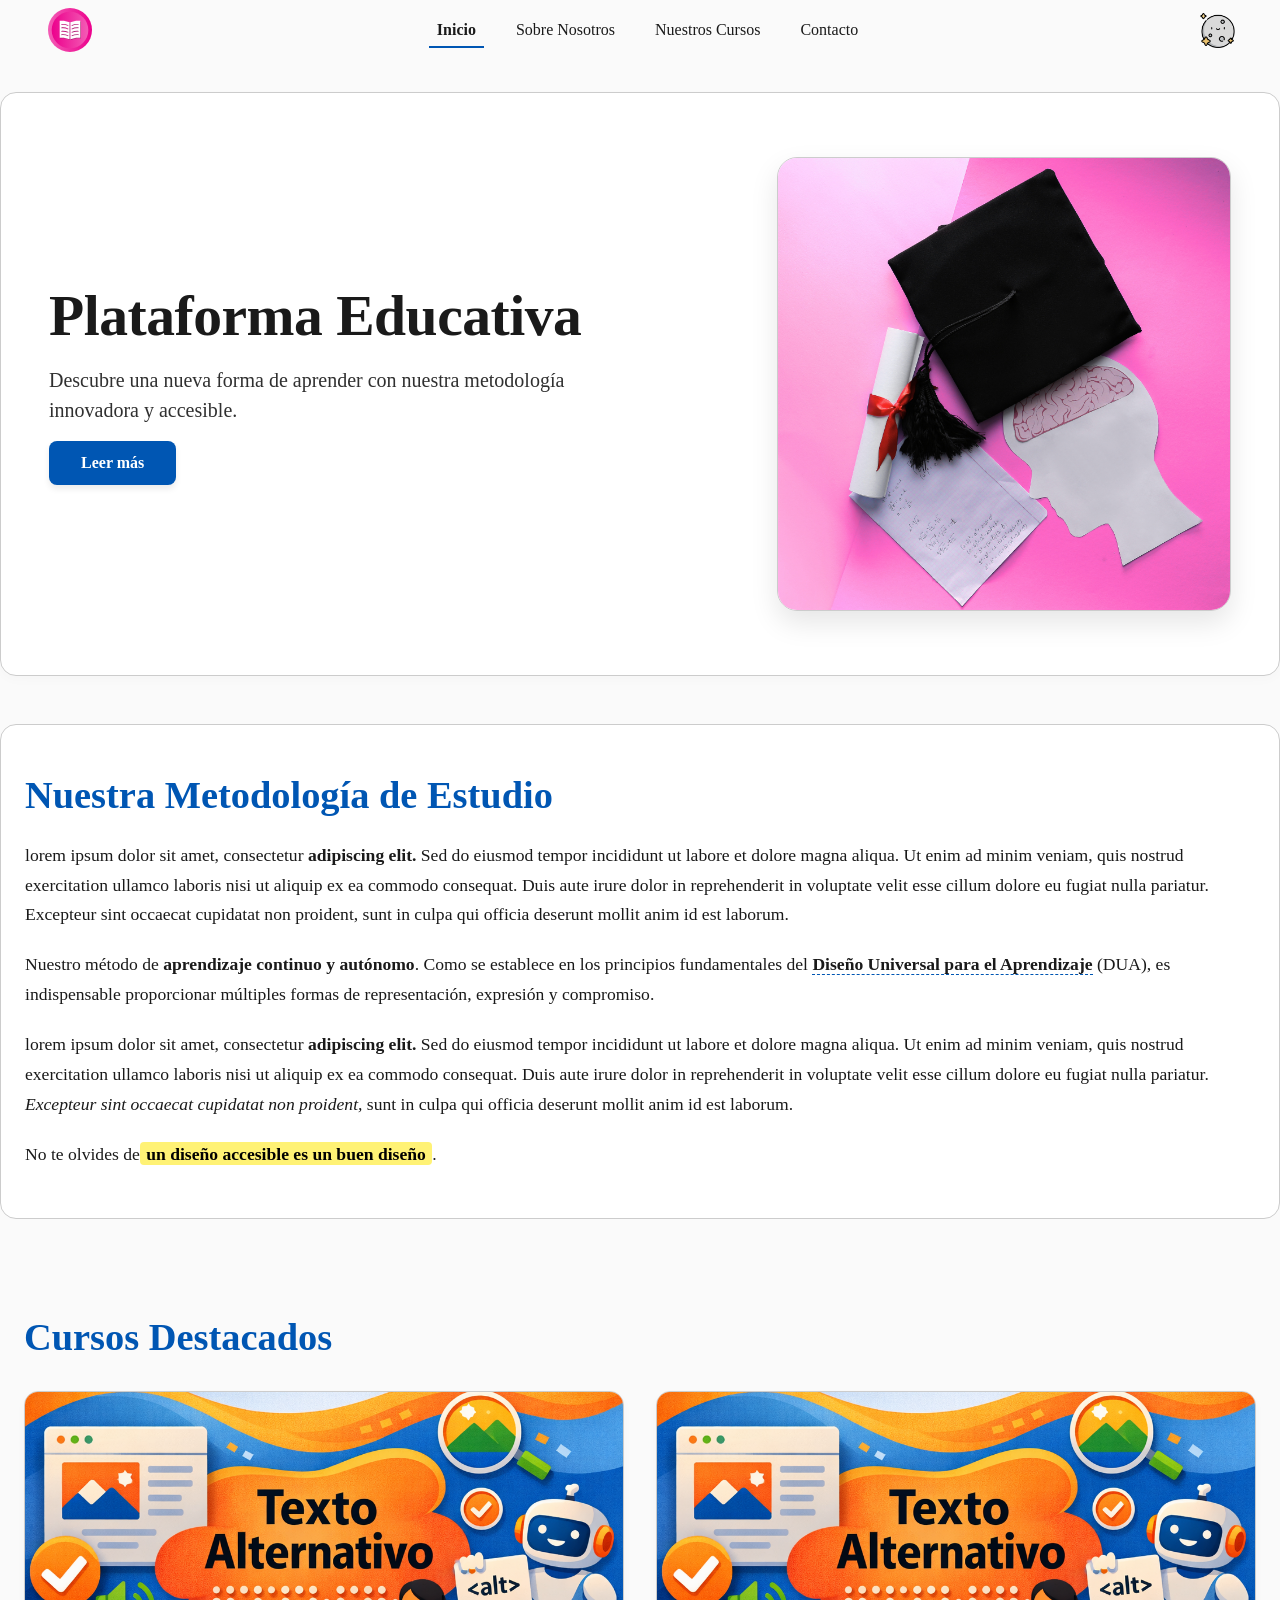
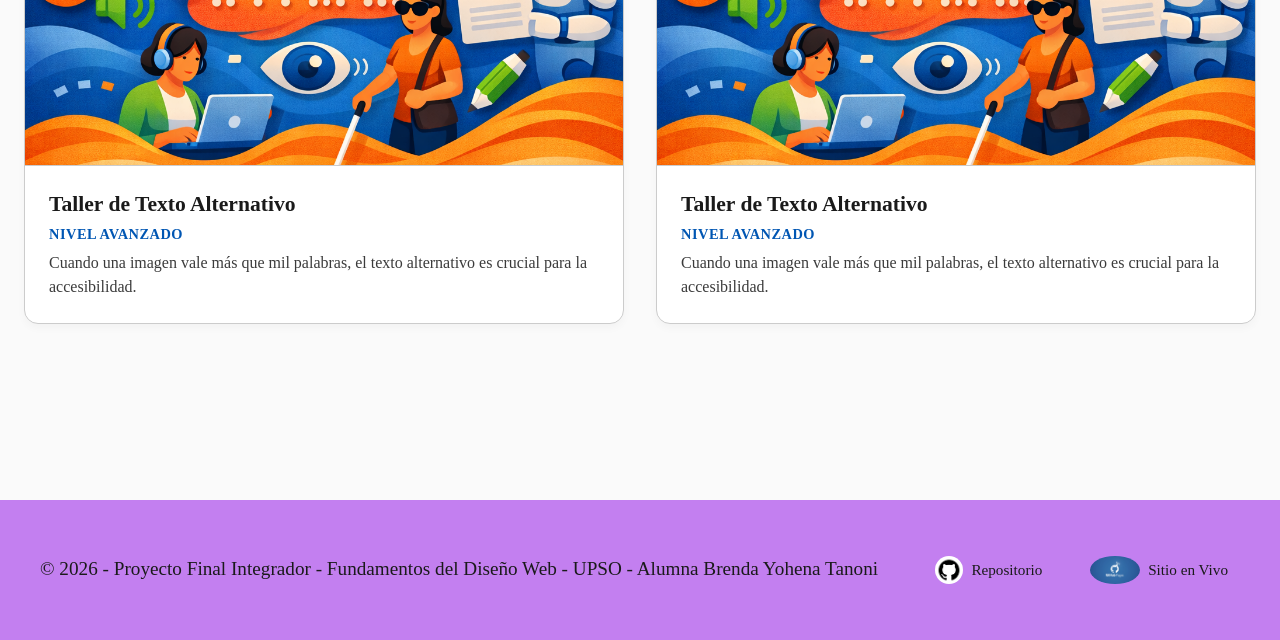
==== commit 9e4dd614: "documentacionParaControlar" ====
--- a/index.html
+++ b/index.html
@@ -4,7 +4,7 @@
     <meta charset="UTF-8">
     <meta name="viewport" content="width=device-width, initial-scale=1.0">
     <title>Plataforma Educativa</title>
-
+    <link rel="icon" href="./img/iconolibro.ico" type="image/x-icon">
     <meta name="description" content="Plataforma educativa con metodología innovadora y diseño universal para el aprendizaje. Descubre nuestros cursos accesibles de desarrollo web y texto alternativo.">
     <meta name="author" content="Brenda Yohena Tanoni">
     <meta name="keywords" content="educación, diseño web, accesibilidad, WCAG, cursos online">
@@ -50,7 +50,7 @@
             <div class="hero-texto">
                 <h1>Plataforma Educativa</h1>
                 <p>Descubre una nueva forma de aprender con nuestra metodología innovadora y accesible.</p>
-                <a href="#cursos" class="btn-leer-mas" aria-label="Leer más sobre nuestros proyectos educativos">Leer más</a>
+                <a href="./pages/sobrenosotros.html" class="btn-leer-mas" aria-label="Leer más">Leer más</a>
             </div>
             
             <figure class="hero-figure">
--- a/css/header.css
+++ b/css/header.css
@@ -1,6 +1,5 @@
 /* ==========================================================================
    header.css - Estilos para los headers de todas las páginas.
-   
    ========================================================================== */
 
 .header-principal {
@@ -14,7 +13,7 @@
     max-width: 1200px;
     margin: 0 auto;
     display: flex;
-    justify-content: space-between; /* Envía el nav a la izq y el nav a la izq */
+    justify-content: space-between;
     align-items: center;
 }
 
@@ -26,12 +25,11 @@
     align-items: center;
     justify-content: center;
     text-decoration: none;
-    
 }
 
 /* Tamaño del logo */
 .logo-img {
-    height: 44px; /* Misma altura mínima que los botones para armonía visual */
+    height: 44px; /* Misma altura mínima que los botones accesibilidad */
     width: auto;
     display: block;
 }
@@ -40,9 +38,10 @@
 .logo-enlace:focus-visible {
     outline: 3px solid var(--color-primario);
     outline-offset: 4px;
-    border-radius: 50%; /* Como el logo es redondo, el foco redondo queda mejor */
+    border-radius: 50%;
 }
-/* BOTONES INTERACTIVOS (WCAG 2.5.5 Target Size AAA) */
+
+/* --- BOTONES INTERACTIVOS (WCAG 2.5.5 Target Size AAA) --- */
 .btn-accesible {
     min-width: 44px;
     min-height: 44px;
@@ -56,14 +55,21 @@
     color: var(--texto-principal);
 }
 
-/* Indicador visual de foco claro (WCAG 2.4.13 Focus Appearance AAA) */
 .btn-accesible:focus-visible,
 .menu-enlaces a:focus-visible {
     outline: 3px solid var(--color-primario);
     outline-offset: 2px;
 }
 
-/* --- NAVEGACIÓN DESKTOP  --- */
+/* Tamaño del menú hamburguesa */
+
+#btn-menu img {
+    width: 44px;
+    height: auto;
+    display: block;
+}
+
+/* --- Versión de escritorio --- */
 .menu-enlaces {
     display: flex;
     flex-direction: row; /* Flexbox alineado en fila para escritorio */
@@ -87,20 +93,29 @@
     font-weight: bold;
 }
 
-/* Ocultamos el botón hamburguesa en escritorio */
+/* Ocultamos el botón hamburguesa en pantallas grandes */
 .btn-hamburguesa {
     display: none; 
 }
 
-/* --- MEDIA QUERY: TABLET Y MÓVIL (768px o menos) --- */
+/* =========================================================
+   MEDIA QUERY: TABLET Y MÓVIL (768px o menos)
+   ========================================================= */
 @media (max-width: 768px) {
     .btn-hamburguesa {
-        display: flex; /* Mostramos el icono interactivo */
+        display: flex; /* Mostramos el botón */
     }
 
-    .menu-enlaces {
-        display: none; /* Ocultamos los enlaces por defecto */
-        flex-direction: column; /* Cambiamos Flexbox a columna */
+    /* Es VITAL darle position: relative al contenedor padre 
+       para que el menú absolute no se escape fuera de la pantalla */
+    .header-contenedor {
+        position: relative;
+    }
+
+    /* Usamos el ID de la lista para tener el control absoluto del display */
+    ul#menu-principal {
+        display: none; /* Oculto por defecto en móvil */
+        flex-direction: column;
         position: absolute;
         top: 100%;
         left: 0;
@@ -111,14 +126,9 @@
         box-shadow: 0 4px 6px rgba(0,0,0,0.1);
         z-index: 50;
     }
-    #btn-menu img {
-        width: 44px; /* Tamaño mínimo de área táctil (WCAG) */
-        height: auto;
-        display: block;
-    }
-    /* Clase que agregamos con main.js para abrir el menú */
-   
-    #menu-enlaces.menu-abierto {
+
+    /* Al sumarle la clase que inyecta tu JS, se despliega el menú */
+    ul#menu-principal.menu-abierto {
         display: flex;
     }
 
@@ -127,7 +137,7 @@
         text-align: center;
     }
 
-    /* Agrandamos el área táctil de los enlaces en móvil (min 44px) */
+    /* Respetamos las normativas WCAG de 44px */
     .menu-enlaces a {
         display: block;
         padding: 1rem;
--- a/css/footer.css
+++ b/css/footer.css
@@ -7,7 +7,6 @@
 
 footer {
     background-color: var(--fondo-footer);
-    border-top: 3px solid var(--color-primario); /* Borde para separar del contenido principal. Es más marcado en modo oscuro*/
     padding: 3rem 1.5rem;
     margin-top: 4rem;
     transition: background-color 0.3s ease, border-color 0.3s ease;
--- a/css/index.css
+++ b/css/index.css
@@ -1,6 +1,7 @@
 /* ==========================================================================
    index.css - Estilos Principales de la Página de Inicio (Index)
    Diseño Accesible, Responsivo y Válido según Criterios WCAG 2.2 (AAA)
+   Se vuelve a usar este archivo en otras páginas para mantener la estética.
    ========================================================================== */
 
 /* --- REGLAS GLOBALES Y MAQUETACIÓN BASE --- */
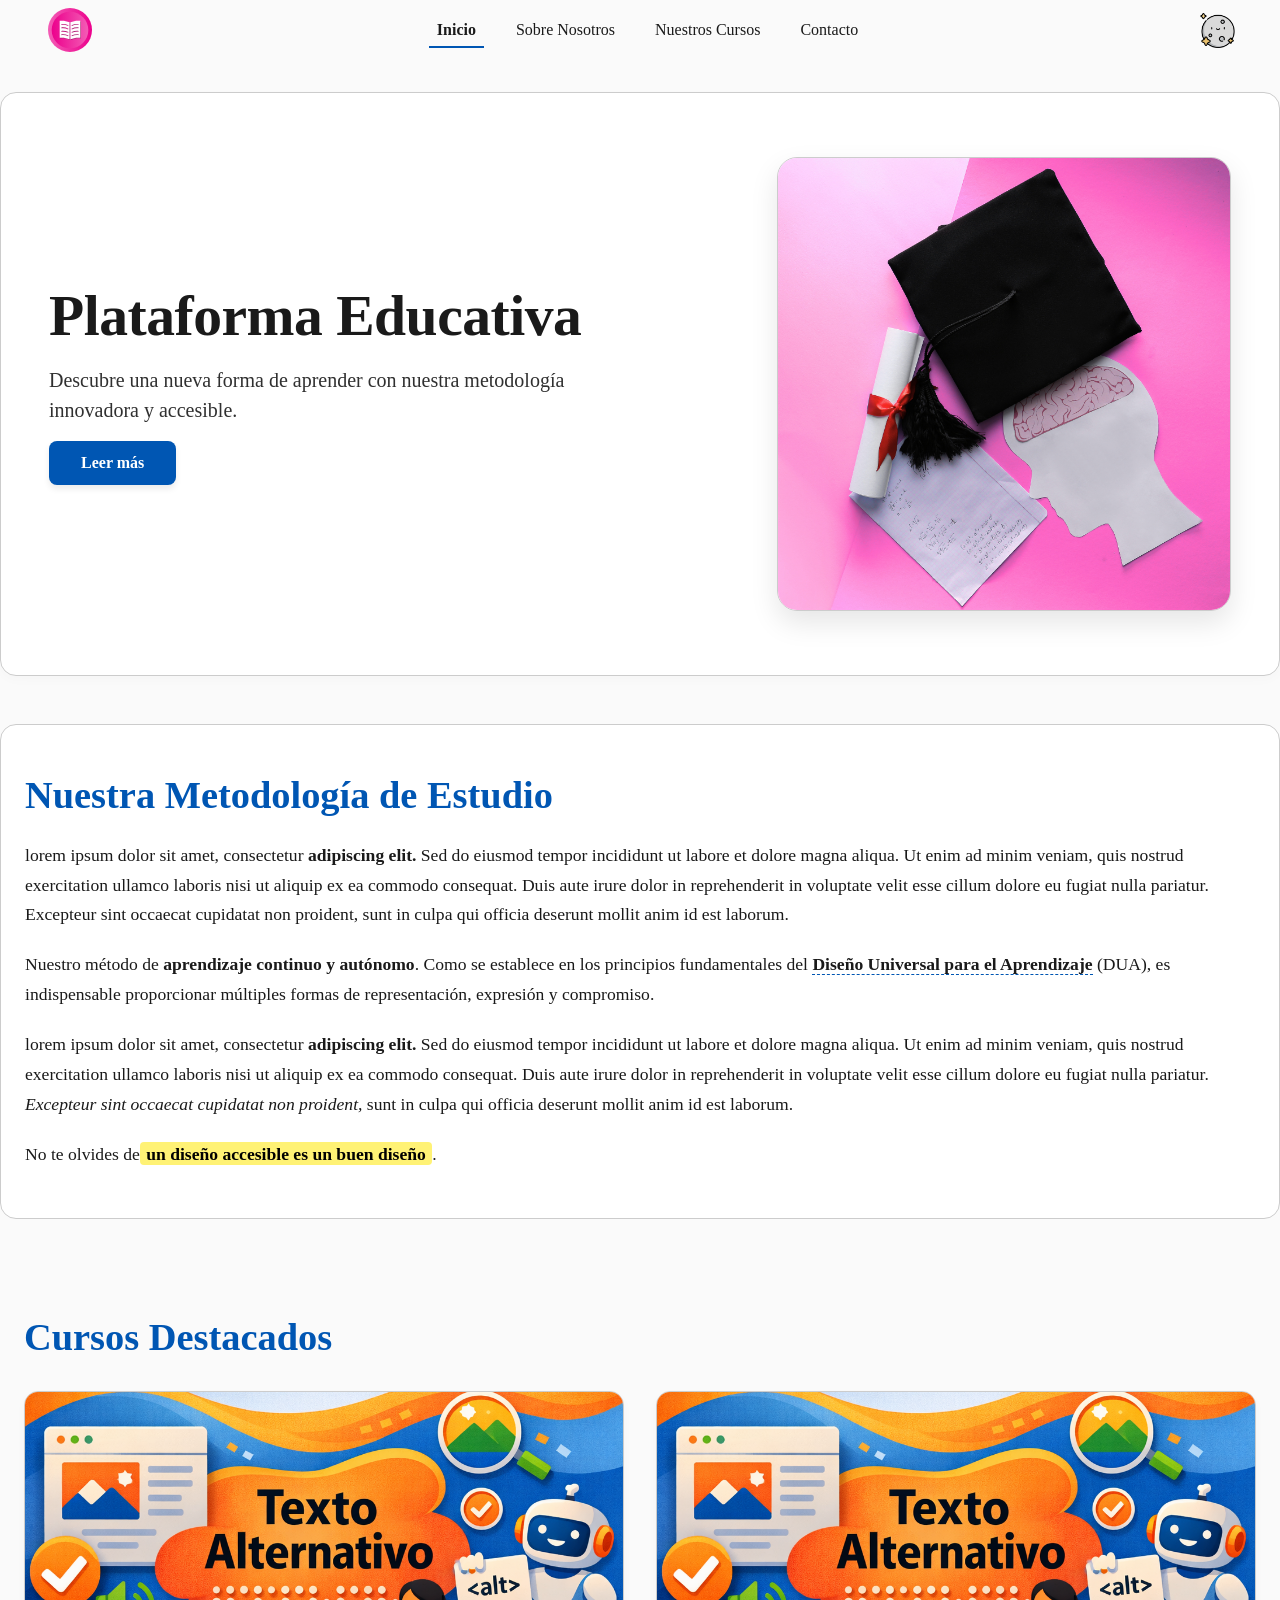
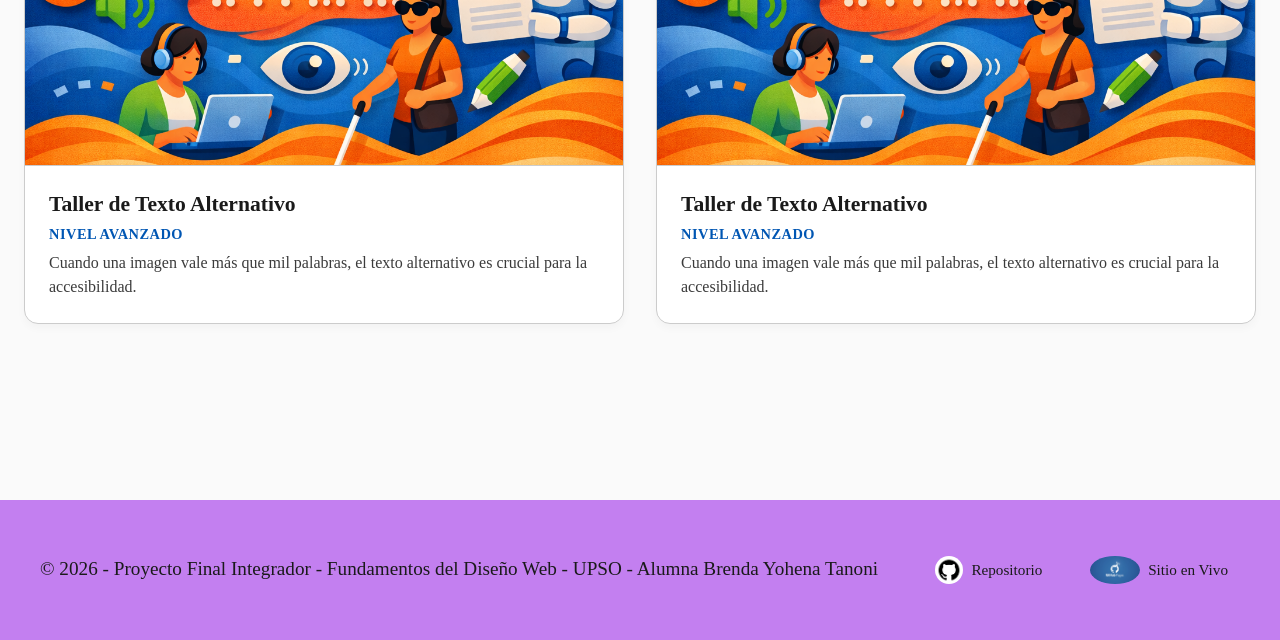
==== commit e40dfb85: "path_img" ====
--- a/index.html
+++ b/index.html
@@ -12,10 +12,10 @@
     <meta property="og:description" content="Descubre una nueva forma de aprender con nuestra metodología innovadora y accesible.">
     <meta property="og:type" content="website">
     
-    <link rel="stylesheet" href="css/colores.css">
-    <link rel="stylesheet" href="css/header.css">
-    <link rel="stylesheet" href="css/footer.css">
-    <link rel="stylesheet" href="css/index.css">
+    <link rel="stylesheet" href="../css/colores.css">
+    <link rel="stylesheet" href="../css/header.css">
+    <link rel="stylesheet" href="../css/footer.css">
+    <link rel="stylesheet" href="../css/index.css">
     </head>
 <body>
     <header>
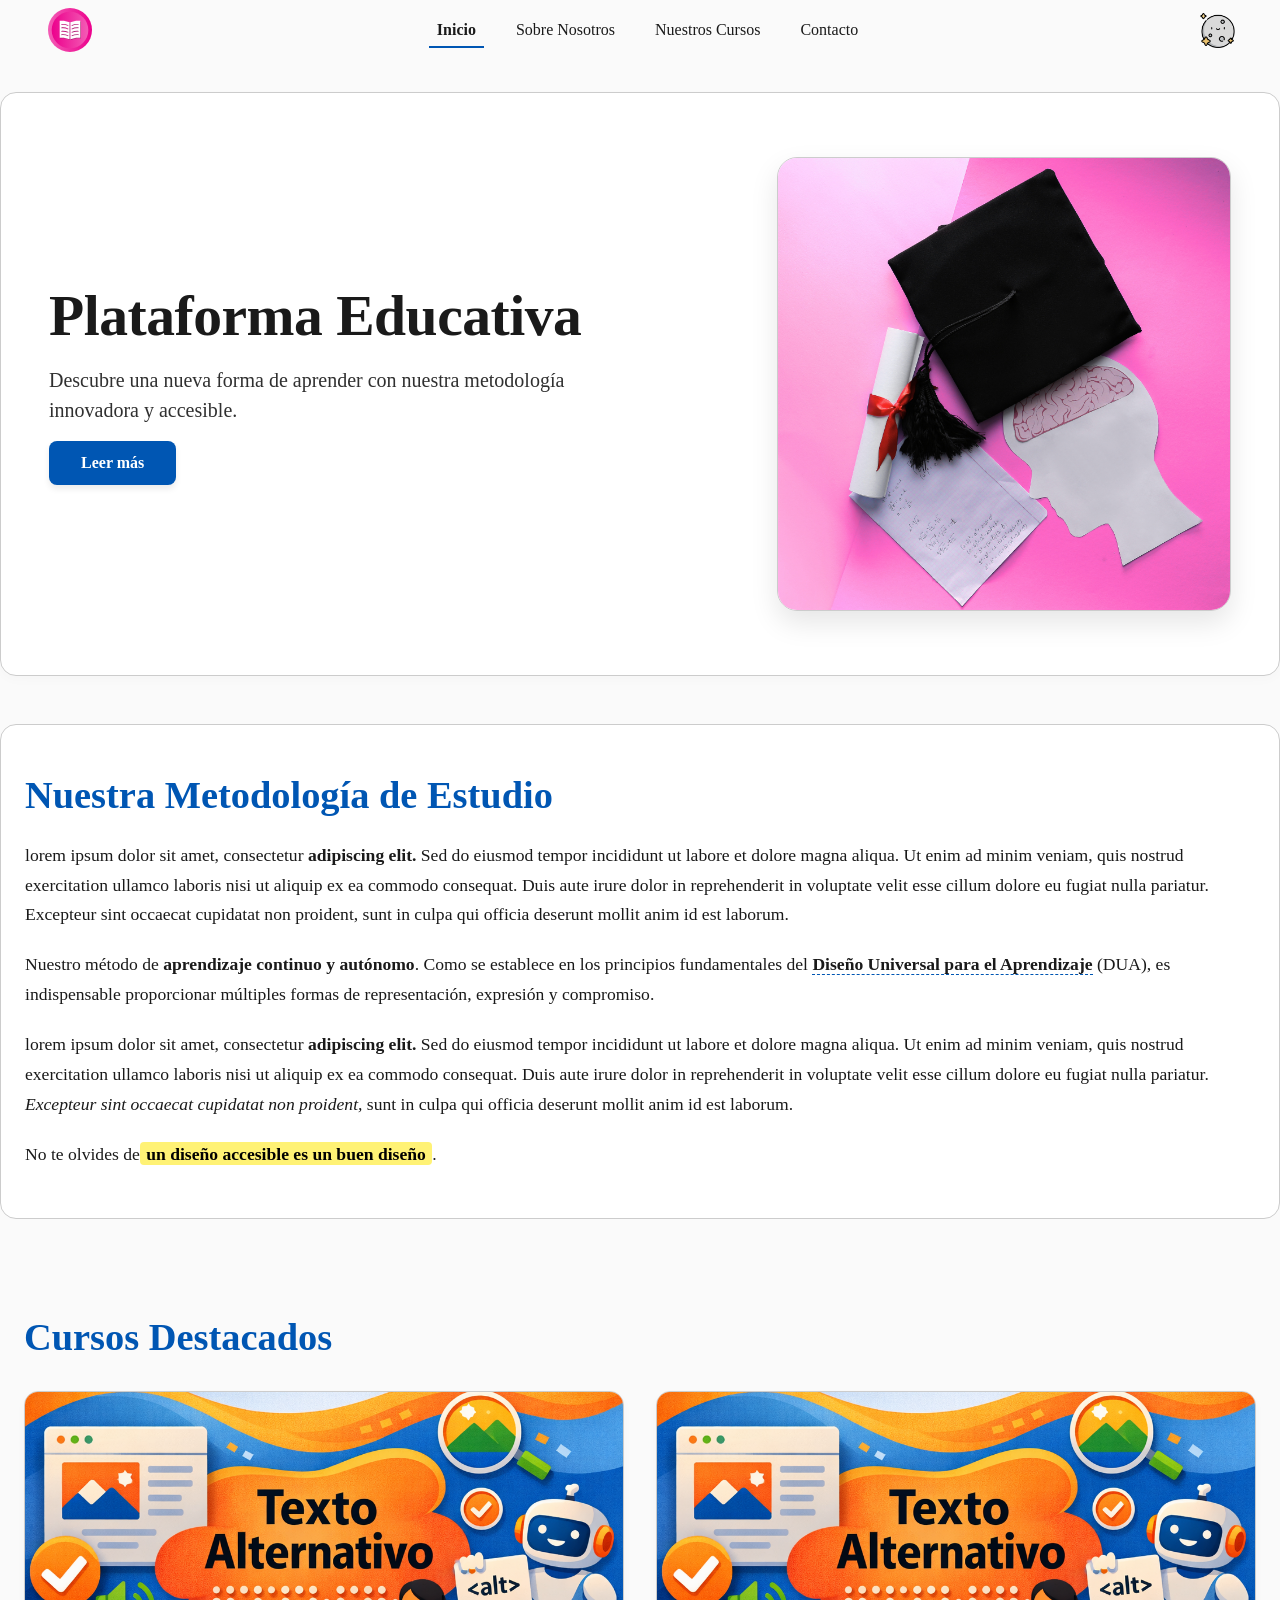
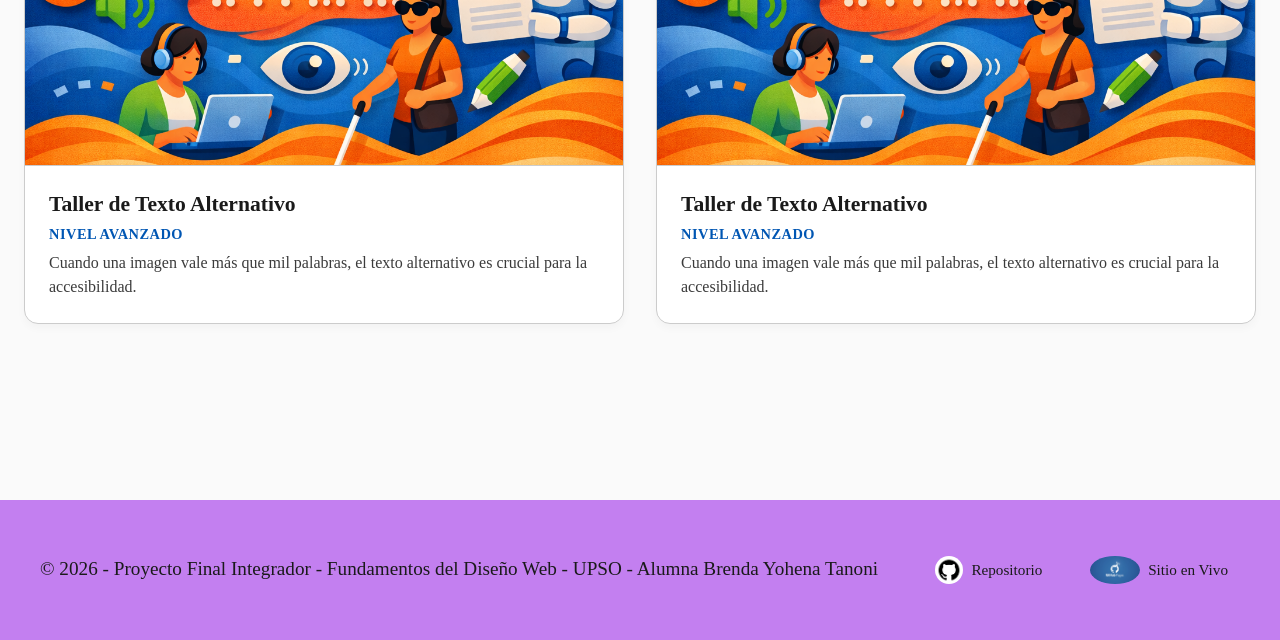
==== commit 0de005fa: "puntoIndexCss" ====
--- a/index.html
+++ b/index.html
@@ -12,10 +12,10 @@
     <meta property="og:description" content="Descubre una nueva forma de aprender con nuestra metodología innovadora y accesible.">
     <meta property="og:type" content="website">
     
-    <link rel="stylesheet" href="../css/colores.css">
-    <link rel="stylesheet" href="../css/header.css">
-    <link rel="stylesheet" href="../css/footer.css">
-    <link rel="stylesheet" href="../css/index.css">
+    <link rel="stylesheet" href="./css/colores.css">
+    <link rel="stylesheet" href="./css/header.css">
+    <link rel="stylesheet" href="./css/footer.css">
+    <link rel="stylesheet" href="./css/index.css">
     </head>
 <body>
     <header>
